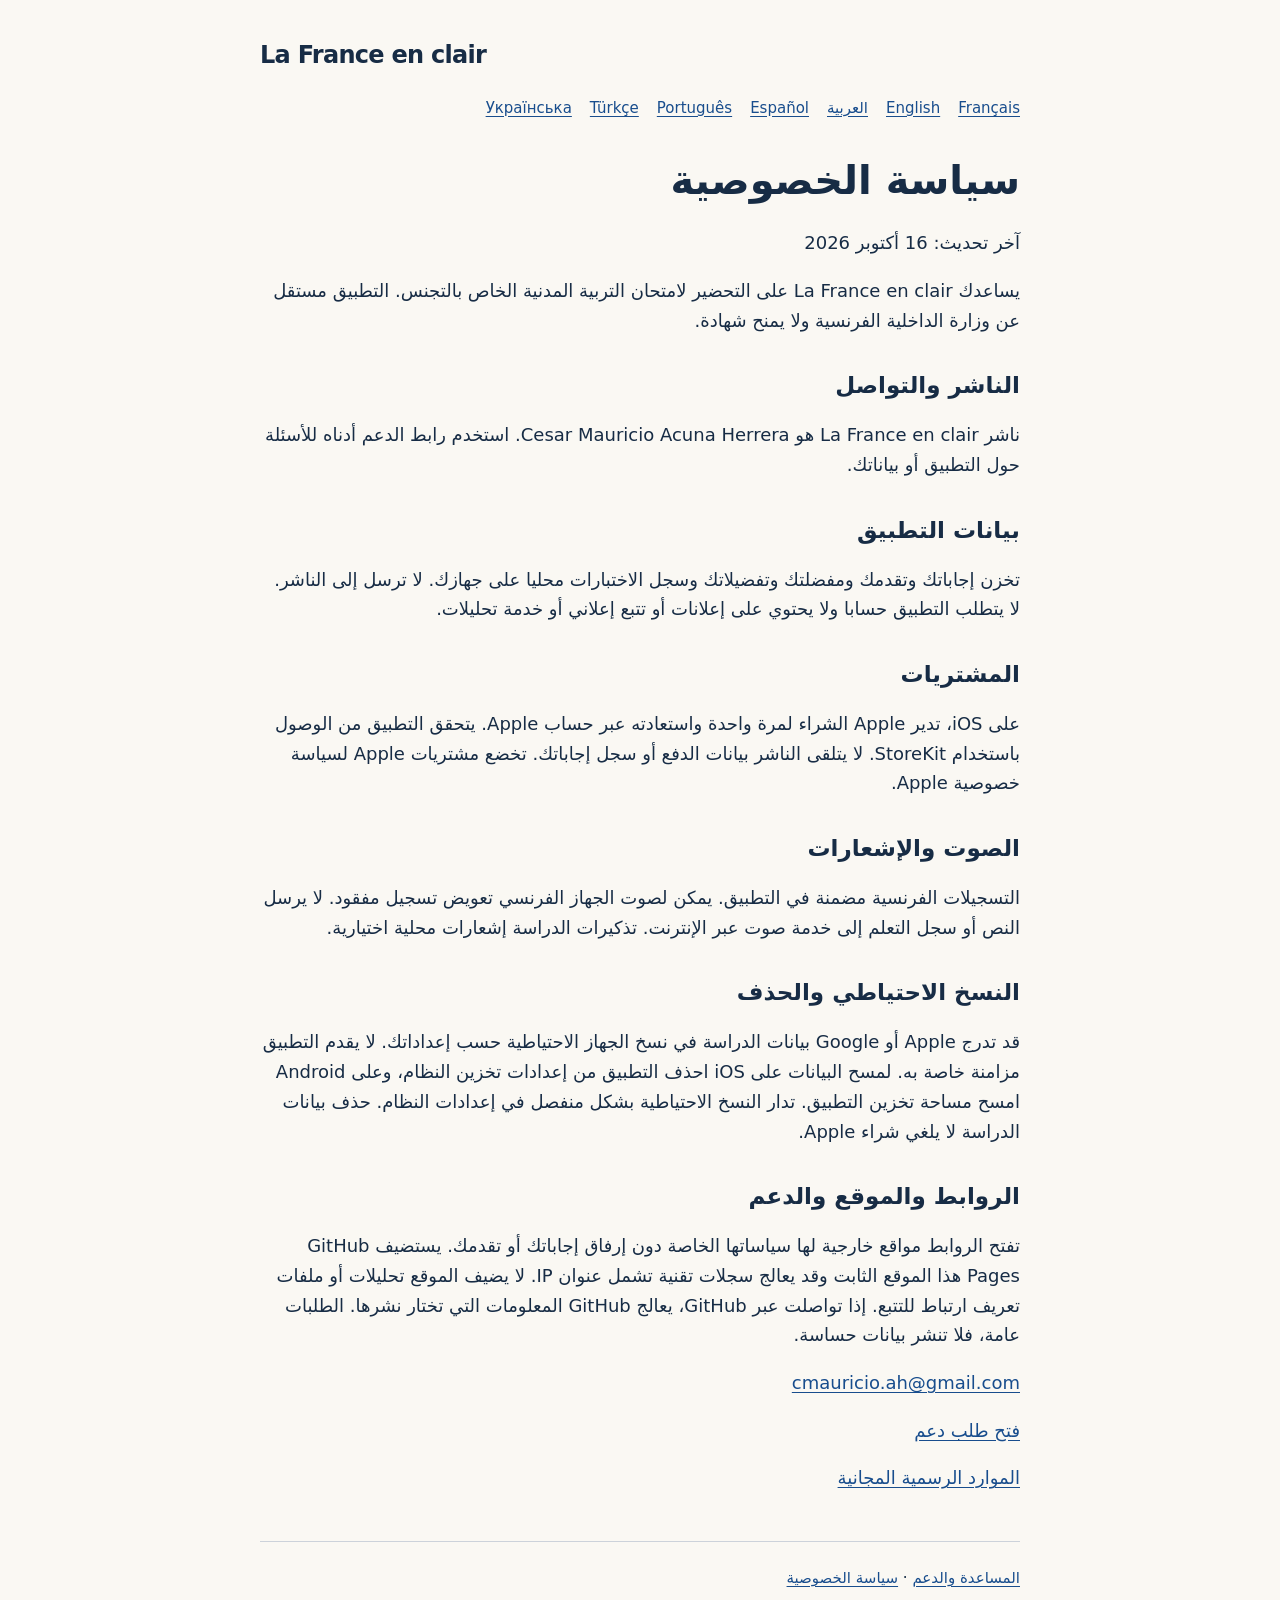
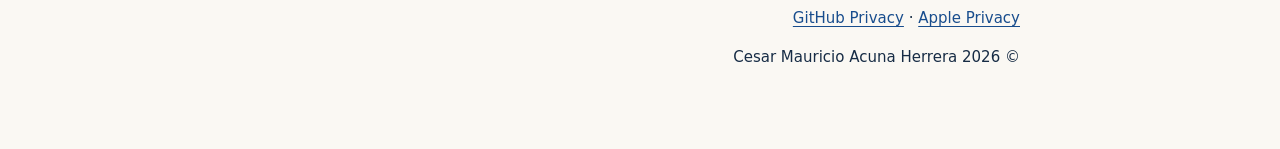
==== ar/privacy.html @ a6beb860 "Publish reviewed app support and privacy pages in seven languages" ====
<!doctype html>
<html lang="ar" dir="rtl"><head>
<meta charset="utf-8"><meta name="viewport" content="width=device-width,initial-scale=1">
<meta name="color-scheme" content="light dark"><title>سياسة الخصوصية | La France en clair</title>
<link rel="stylesheet" href="../style.css"></head><body><main>
<div class="brand" dir="ltr">La France en clair</div><nav aria-label="Languages"><a lang="fr" href="../fr/privacy.html">Français</a><a lang="en" href="../en/privacy.html">English</a><a lang="ar" href="../ar/privacy.html">العربية</a><a lang="es" href="../es/privacy.html">Español</a><a lang="pt" href="../pt/privacy.html">Português</a><a lang="tr" href="../tr/privacy.html">Türkçe</a><a lang="uk" href="../uk/privacy.html">Українська</a></nav>
<h1>سياسة الخصوصية</h1><p>آخر تحديث: 16 أكتوبر 2026</p>
<p>يساعدك La France en clair على التحضير لامتحان التربية المدنية الخاص بالتجنس. التطبيق مستقل عن وزارة الداخلية الفرنسية ولا يمنح شهادة.</p><section><h2>الناشر والتواصل</h2><p>ناشر La France en clair هو Cesar Mauricio Acuna Herrera. استخدم رابط الدعم أدناه للأسئلة حول التطبيق أو بياناتك.</p></section><section><h2>بيانات التطبيق</h2><p>تخزن إجاباتك وتقدمك ومفضلتك وتفضيلاتك وسجل الاختبارات محليا على جهازك. لا ترسل إلى الناشر. لا يتطلب التطبيق حسابا ولا يحتوي على إعلانات أو تتبع إعلاني أو خدمة تحليلات.</p></section><section><h2>المشتريات</h2><p>على iOS، تدير Apple الشراء لمرة واحدة واستعادته عبر حساب Apple. يتحقق التطبيق من الوصول باستخدام StoreKit. لا يتلقى الناشر بيانات الدفع أو سجل إجاباتك. تخضع مشتريات Apple لسياسة خصوصية Apple.</p></section><section><h2>الصوت والإشعارات</h2><p>التسجيلات الفرنسية مضمنة في التطبيق. يمكن لصوت الجهاز الفرنسي تعويض تسجيل مفقود. لا يرسل النص أو سجل التعلم إلى خدمة صوت عبر الإنترنت. تذكيرات الدراسة إشعارات محلية اختيارية.</p></section><section><h2>النسخ الاحتياطي والحذف</h2><p>قد تدرج Apple أو Google بيانات الدراسة في نسخ الجهاز الاحتياطية حسب إعداداتك. لا يقدم التطبيق مزامنة خاصة به. لمسح البيانات على iOS احذف التطبيق من إعدادات تخزين النظام، وعلى Android امسح مساحة تخزين التطبيق. تدار النسخ الاحتياطية بشكل منفصل في إعدادات النظام. حذف بيانات الدراسة لا يلغي شراء Apple.</p></section><section><h2>الروابط والموقع والدعم</h2><p>تفتح الروابط مواقع خارجية لها سياساتها الخاصة دون إرفاق إجاباتك أو تقدمك. يستضيف GitHub Pages هذا الموقع الثابت وقد يعالج سجلات تقنية تشمل عنوان IP. لا يضيف الموقع تحليلات أو ملفات تعريف ارتباط للتتبع. إذا تواصلت عبر GitHub، يعالج GitHub المعلومات التي تختار نشرها. الطلبات عامة، فلا تنشر بيانات حساسة.</p></section>
<p><a href="mailto:cmauricio.ah@gmail.com?subject=La%20France%20en%20clair">cmauricio.ah@gmail.com</a></p>
<p><a href="https://github.com/mauri3112/la-france-en-clair-support/issues/new">فتح طلب دعم</a></p>
<p><a href="https://formation-civique.interieur.gouv.fr/">الموارد الرسمية المجانية</a></p>
<footer><a href="./">المساعدة والدعم</a> · <a href="privacy.html">سياسة الخصوصية</a>
<p><a href="https://docs.github.com/en/site-policy/privacy-policies/github-general-privacy-statement">GitHub Privacy</a> ·
<a href="https://www.apple.com/legal/privacy/">Apple Privacy</a></p>
<p>© 2026 Cesar Mauricio Acuna Herrera</p></footer></main></body></html>
---- style.css ----
body{margin:0;background:#faf8f3;color:#172c45;font:18px/1.65 system-ui,sans-serif}
main{max-width:760px;margin:auto;padding:36px 24px 64px}a{color:#184d8d;text-underline-offset:3px}
nav{display:flex;flex-wrap:wrap;gap:8px 18px;margin:20px 0 36px;font-size:15px}
h1{font-size:clamp(28px,5vw,40px);line-height:1.2;margin:12px 0 24px}h2{font-size:23px;line-height:1.3;margin-top:36px}
.brand{font-weight:750;letter-spacing:-.03em;font-size:24px}footer{margin-top:48px;padding-top:24px;border-top:1px solid #ccd2da;font-size:15px}
@media(prefers-color-scheme:dark){body{background:#111b29;color:#e7edf5}a{color:#a5c9fa}footer{border-color:#43516a}}
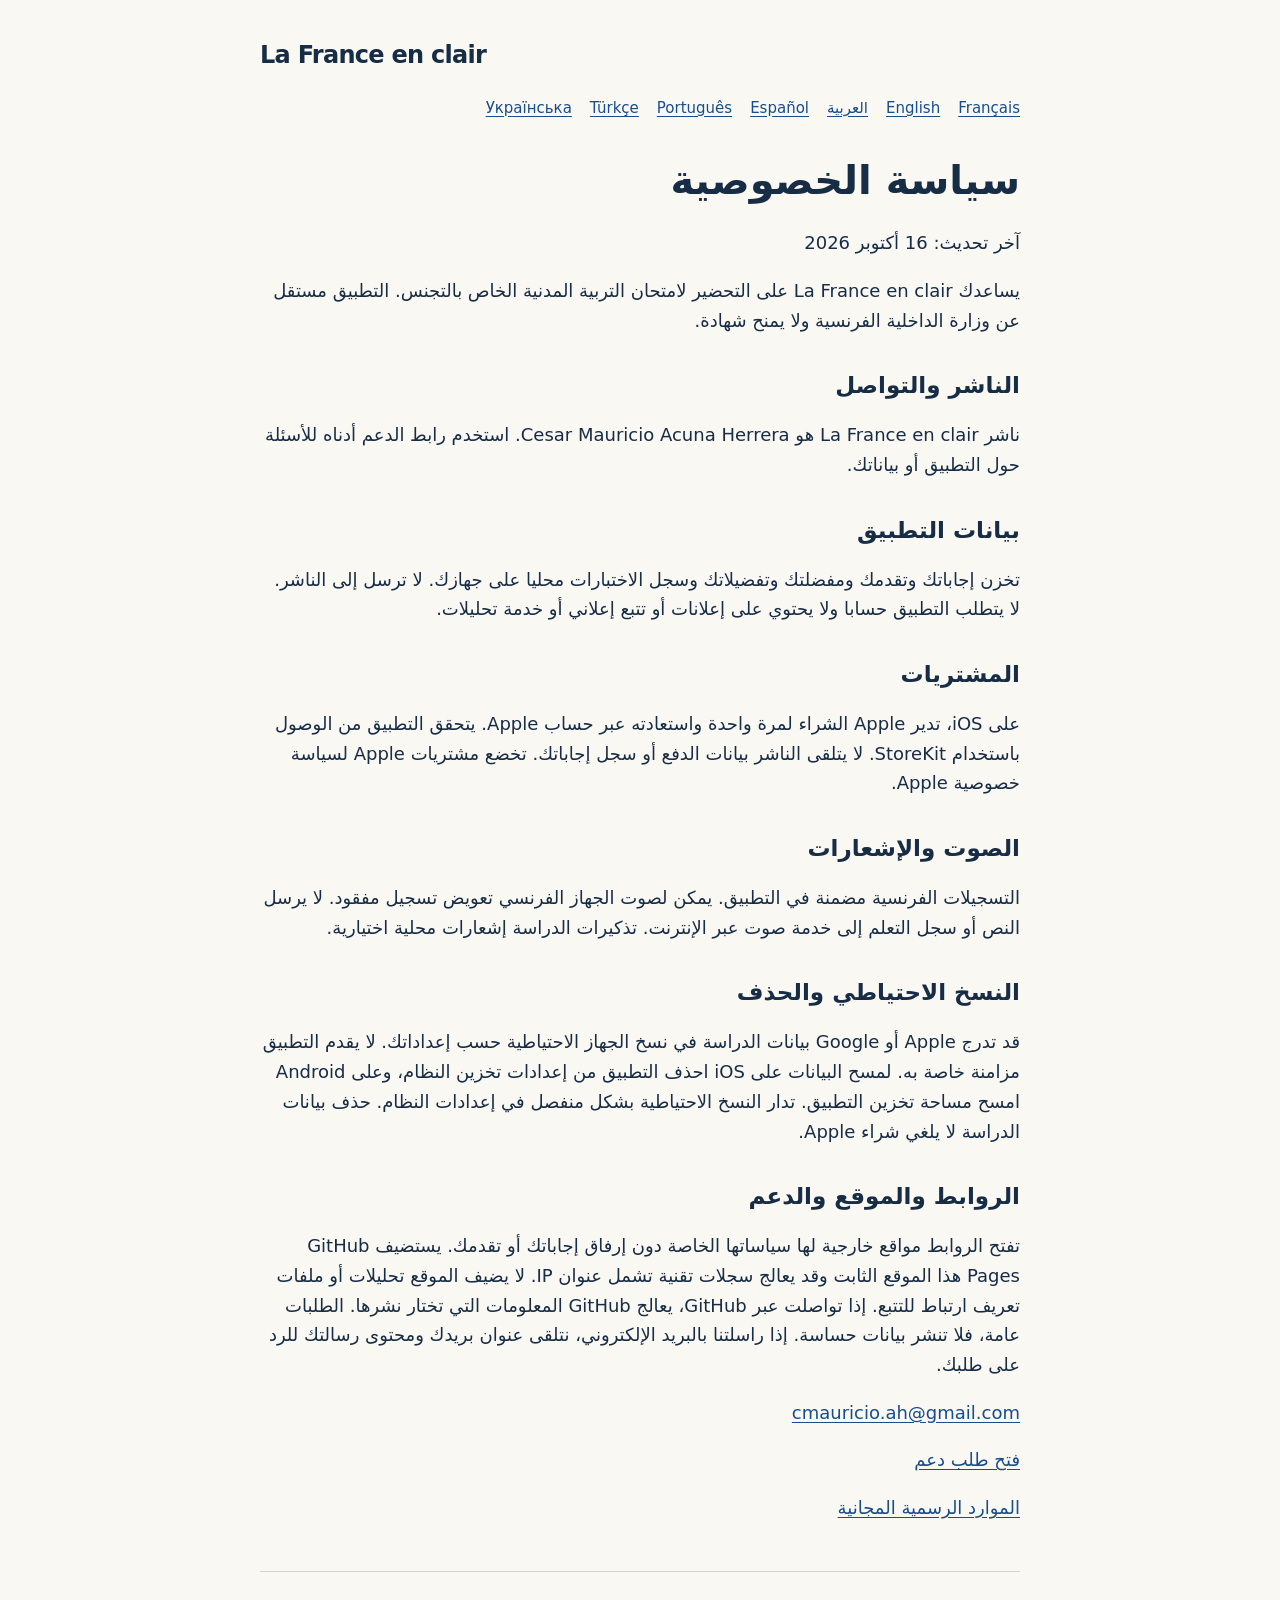
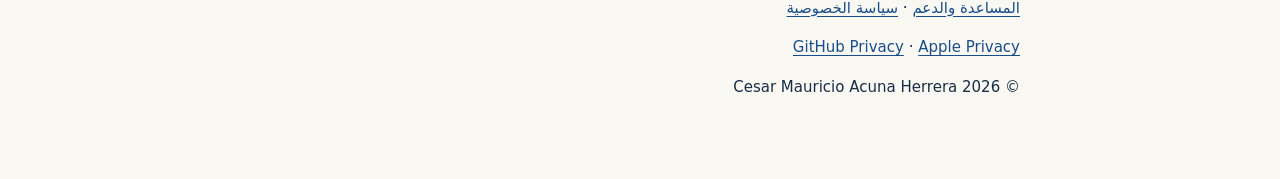
==== commit 8c7f9511: "Clarify voluntary email support in all seven privacy policies" ====
--- a/ar/privacy.html
+++ b/ar/privacy.html
@@ -5,7 +5,7 @@
 <link rel="stylesheet" href="../style.css"></head><body><main>
 <div class="brand" dir="ltr">La France en clair</div><nav aria-label="Languages"><a lang="fr" href="../fr/privacy.html">Français</a><a lang="en" href="../en/privacy.html">English</a><a lang="ar" href="../ar/privacy.html">العربية</a><a lang="es" href="../es/privacy.html">Español</a><a lang="pt" href="../pt/privacy.html">Português</a><a lang="tr" href="../tr/privacy.html">Türkçe</a><a lang="uk" href="../uk/privacy.html">Українська</a></nav>
 <h1>سياسة الخصوصية</h1><p>آخر تحديث: 16 أكتوبر 2026</p>
-<p>يساعدك La France en clair على التحضير لامتحان التربية المدنية الخاص بالتجنس. التطبيق مستقل عن وزارة الداخلية الفرنسية ولا يمنح شهادة.</p><section><h2>الناشر والتواصل</h2><p>ناشر La France en clair هو Cesar Mauricio Acuna Herrera. استخدم رابط الدعم أدناه للأسئلة حول التطبيق أو بياناتك.</p></section><section><h2>بيانات التطبيق</h2><p>تخزن إجاباتك وتقدمك ومفضلتك وتفضيلاتك وسجل الاختبارات محليا على جهازك. لا ترسل إلى الناشر. لا يتطلب التطبيق حسابا ولا يحتوي على إعلانات أو تتبع إعلاني أو خدمة تحليلات.</p></section><section><h2>المشتريات</h2><p>على iOS، تدير Apple الشراء لمرة واحدة واستعادته عبر حساب Apple. يتحقق التطبيق من الوصول باستخدام StoreKit. لا يتلقى الناشر بيانات الدفع أو سجل إجاباتك. تخضع مشتريات Apple لسياسة خصوصية Apple.</p></section><section><h2>الصوت والإشعارات</h2><p>التسجيلات الفرنسية مضمنة في التطبيق. يمكن لصوت الجهاز الفرنسي تعويض تسجيل مفقود. لا يرسل النص أو سجل التعلم إلى خدمة صوت عبر الإنترنت. تذكيرات الدراسة إشعارات محلية اختيارية.</p></section><section><h2>النسخ الاحتياطي والحذف</h2><p>قد تدرج Apple أو Google بيانات الدراسة في نسخ الجهاز الاحتياطية حسب إعداداتك. لا يقدم التطبيق مزامنة خاصة به. لمسح البيانات على iOS احذف التطبيق من إعدادات تخزين النظام، وعلى Android امسح مساحة تخزين التطبيق. تدار النسخ الاحتياطية بشكل منفصل في إعدادات النظام. حذف بيانات الدراسة لا يلغي شراء Apple.</p></section><section><h2>الروابط والموقع والدعم</h2><p>تفتح الروابط مواقع خارجية لها سياساتها الخاصة دون إرفاق إجاباتك أو تقدمك. يستضيف GitHub Pages هذا الموقع الثابت وقد يعالج سجلات تقنية تشمل عنوان IP. لا يضيف الموقع تحليلات أو ملفات تعريف ارتباط للتتبع. إذا تواصلت عبر GitHub، يعالج GitHub المعلومات التي تختار نشرها. الطلبات عامة، فلا تنشر بيانات حساسة.</p></section>
+<p>يساعدك La France en clair على التحضير لامتحان التربية المدنية الخاص بالتجنس. التطبيق مستقل عن وزارة الداخلية الفرنسية ولا يمنح شهادة.</p><section><h2>الناشر والتواصل</h2><p>ناشر La France en clair هو Cesar Mauricio Acuna Herrera. استخدم رابط الدعم أدناه للأسئلة حول التطبيق أو بياناتك.</p></section><section><h2>بيانات التطبيق</h2><p>تخزن إجاباتك وتقدمك ومفضلتك وتفضيلاتك وسجل الاختبارات محليا على جهازك. لا ترسل إلى الناشر. لا يتطلب التطبيق حسابا ولا يحتوي على إعلانات أو تتبع إعلاني أو خدمة تحليلات.</p></section><section><h2>المشتريات</h2><p>على iOS، تدير Apple الشراء لمرة واحدة واستعادته عبر حساب Apple. يتحقق التطبيق من الوصول باستخدام StoreKit. لا يتلقى الناشر بيانات الدفع أو سجل إجاباتك. تخضع مشتريات Apple لسياسة خصوصية Apple.</p></section><section><h2>الصوت والإشعارات</h2><p>التسجيلات الفرنسية مضمنة في التطبيق. يمكن لصوت الجهاز الفرنسي تعويض تسجيل مفقود. لا يرسل النص أو سجل التعلم إلى خدمة صوت عبر الإنترنت. تذكيرات الدراسة إشعارات محلية اختيارية.</p></section><section><h2>النسخ الاحتياطي والحذف</h2><p>قد تدرج Apple أو Google بيانات الدراسة في نسخ الجهاز الاحتياطية حسب إعداداتك. لا يقدم التطبيق مزامنة خاصة به. لمسح البيانات على iOS احذف التطبيق من إعدادات تخزين النظام، وعلى Android امسح مساحة تخزين التطبيق. تدار النسخ الاحتياطية بشكل منفصل في إعدادات النظام. حذف بيانات الدراسة لا يلغي شراء Apple.</p></section><section><h2>الروابط والموقع والدعم</h2><p>تفتح الروابط مواقع خارجية لها سياساتها الخاصة دون إرفاق إجاباتك أو تقدمك. يستضيف GitHub Pages هذا الموقع الثابت وقد يعالج سجلات تقنية تشمل عنوان IP. لا يضيف الموقع تحليلات أو ملفات تعريف ارتباط للتتبع. إذا تواصلت عبر GitHub، يعالج GitHub المعلومات التي تختار نشرها. الطلبات عامة، فلا تنشر بيانات حساسة. إذا راسلتنا بالبريد الإلكتروني، نتلقى عنوان بريدك ومحتوى رسالتك للرد على طلبك.</p></section>
 <p><a href="mailto:cmauricio.ah@gmail.com?subject=La%20France%20en%20clair">cmauricio.ah@gmail.com</a></p>
 <p><a href="https://github.com/mauri3112/la-france-en-clair-support/issues/new">فتح طلب دعم</a></p>
 <p><a href="https://formation-civique.interieur.gouv.fr/">الموارد الرسمية المجانية</a></p>
